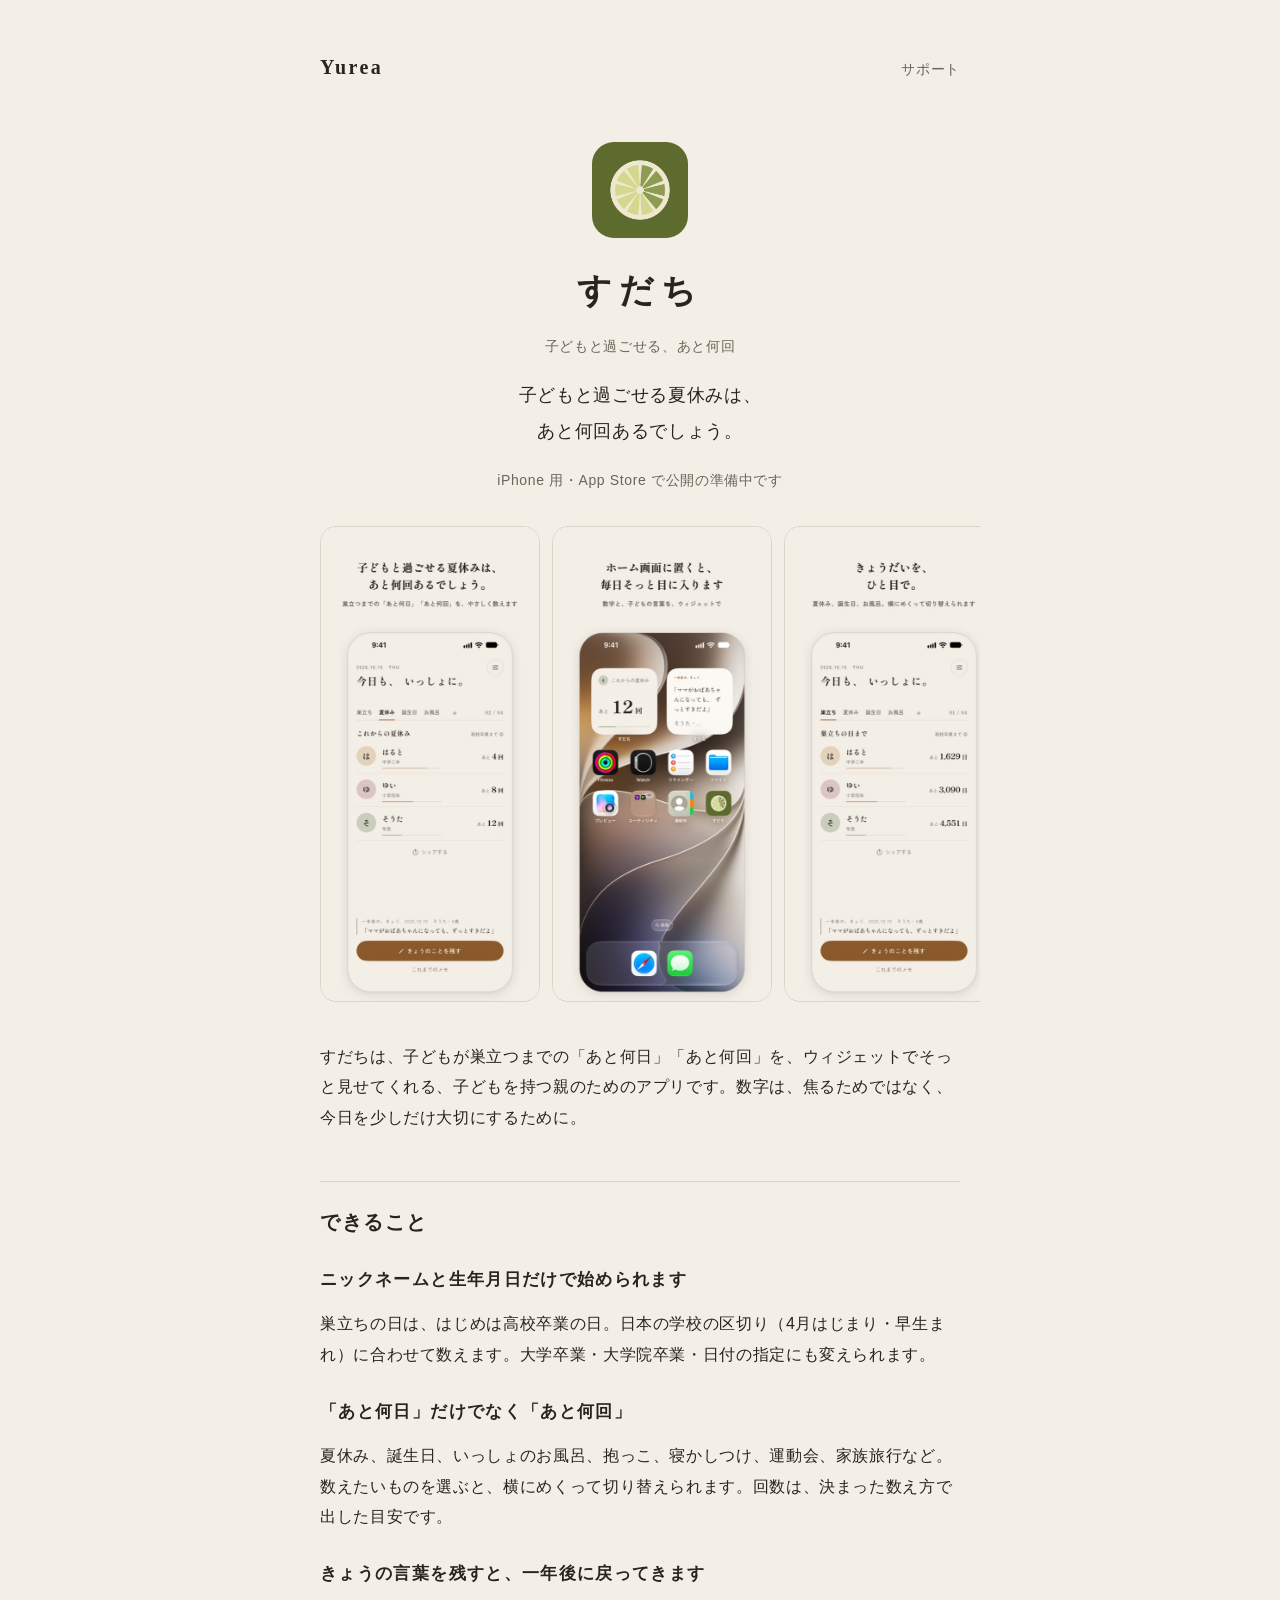
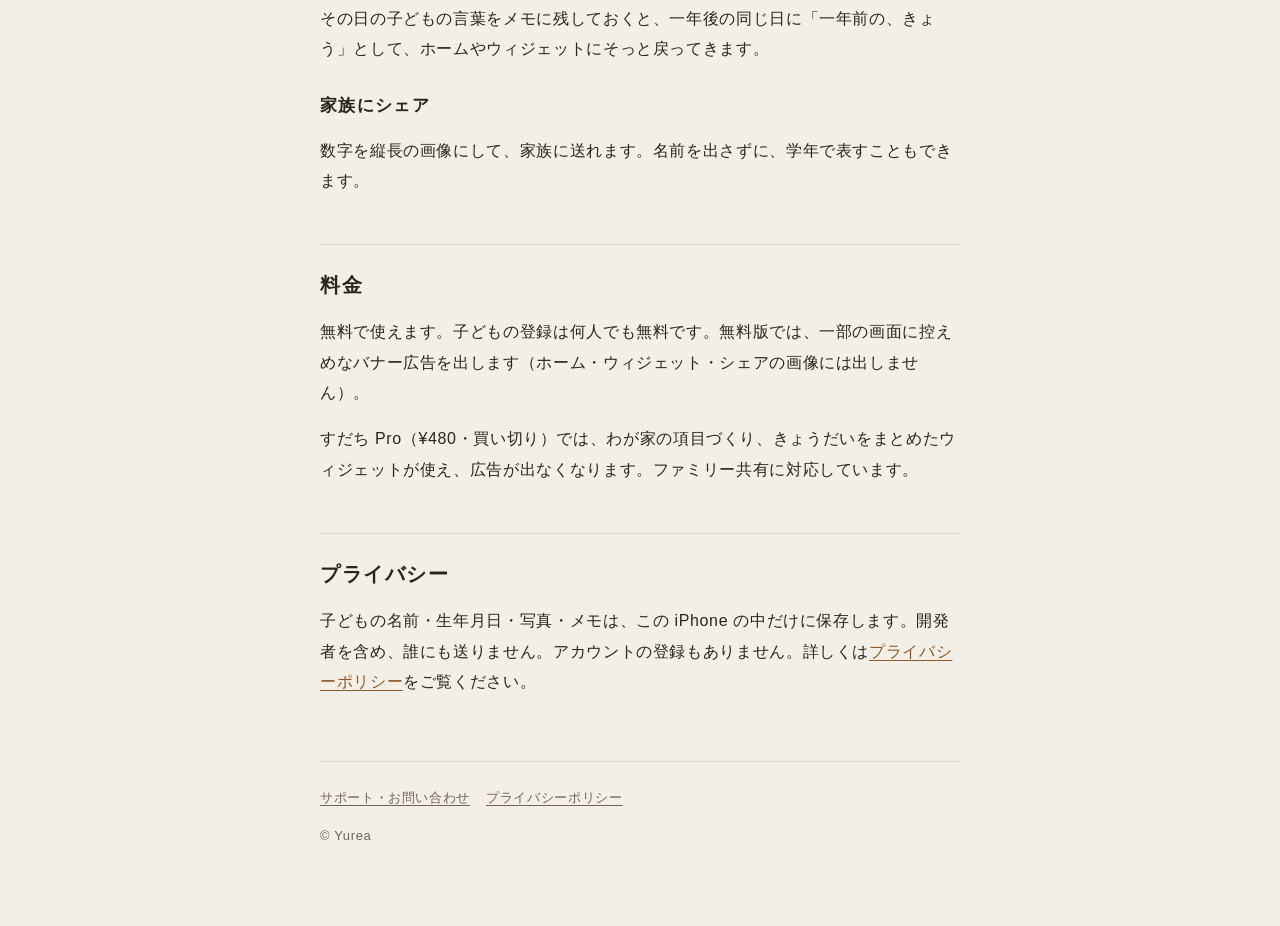
==== sudachi/index.html @ 0833d9d4 "サイトを作る：トップ・サポート・すだちの紹介とプライバシーポリシー・app-ads.txt" ====
<!doctype html>
<html lang="ja">
<head>
  <meta charset="utf-8">
  <meta name="viewport" content="width=device-width, initial-scale=1">
  <title>すだち — 子どもと過ごせる、あと何回</title>
  <meta name="description" content="子どもが巣立つまでの「あと何日」「あと何回」を、ウィジェットでそっと見せてくれる、子どもを持つ親のための iPhone アプリ。">
  <link rel="stylesheet" href="/style.css">
  <link rel="apple-touch-icon" href="/sudachi/images/icon.png">
</head>
<body>
  <div class="page">
    <header class="site-header">
      <a class="brand" href="/">Yurea</a>
      <nav><a href="/support.html">サポート</a></nav>
    </header>

    <main>
      <div class="hero">
        <img class="icon" src="/sudachi/images/icon.png" alt="すだちのアイコン">
        <h1>すだち</h1>
        <p class="sub">子どもと過ごせる、あと何回</p>
        <p class="lead">子どもと過ごせる夏休みは、<br>あと何回あるでしょう。</p>
        <p class="sub">iPhone 用・App Store で公開の準備中です</p>
      </div>

      <div class="shots">
        <img src="/sudachi/images/1-home-summer.jpg" alt="ホームの「夏休み」のページ。3 人の子どもそれぞれに、あと何回の夏休みがあるか">
        <img src="/sudachi/images/2-widgets.jpg" alt="ホーム画面に置いた「あと何回」と「一年前の、きょう」のウィジェット">
        <img src="/sudachi/images/3-home-days.jpg" alt="ホームの「巣立ち」のページ。きょうだいの巣立ちの日までの日数">
        <img src="/sudachi/images/4-memo.jpg" alt="メモの画面と、一年前の、きょうのメモ">
        <img src="/sudachi/images/5-share.jpg" alt="シェアの画面。あと 12 回の夏休みを、これまでとこれからの丸で表した画像">
      </div>

      <p>すだちは、子どもが巣立つまでの「あと何日」「あと何回」を、ウィジェットでそっと見せてくれる、子どもを持つ親のためのアプリです。数字は、焦るためではなく、今日を少しだけ大切にするために。</p>

      <h2>できること</h2>
      <h3>ニックネームと生年月日だけで始められます</h3>
      <p>巣立ちの日は、はじめは高校卒業の日。日本の学校の区切り（4月はじまり・早生まれ）に合わせて数えます。大学卒業・大学院卒業・日付の指定にも変えられます。</p>

      <h3>「あと何日」だけでなく「あと何回」</h3>
      <p>夏休み、誕生日、いっしょのお風呂、抱っこ、寝かしつけ、運動会、家族旅行など。数えたいものを選ぶと、横にめくって切り替えられます。回数は、決まった数え方で出した目安です。</p>

      <h3>きょうの言葉を残すと、一年後に戻ってきます</h3>
      <p>その日の子どもの言葉をメモに残しておくと、一年後の同じ日に「一年前の、きょう」として、ホームやウィジェットにそっと戻ってきます。</p>

      <h3>家族にシェア</h3>
      <p>数字を縦長の画像にして、家族に送れます。名前を出さずに、学年で表すこともできます。</p>

      <h2>料金</h2>
      <p>無料で使えます。子どもの登録は何人でも無料です。無料版では、一部の画面に控えめなバナー広告を出します（ホーム・ウィジェット・シェアの画像には出しません）。</p>
      <p>すだち Pro（¥480・買い切り）では、わが家の項目づくり、きょうだいをまとめたウィジェットが使え、広告が出なくなります。ファミリー共有に対応しています。</p>

      <h2>プライバシー</h2>
      <p>子どもの名前・生年月日・写真・メモは、この iPhone の中だけに保存します。開発者を含め、誰にも送りません。アカウントの登録もありません。詳しくは<a href="/sudachi/privacy.html">プライバシーポリシー</a>をご覧ください。</p>
    </main>

    <footer class="site-footer">
      <a href="/support.html#sudachi">サポート・お問い合わせ</a><a href="/sudachi/privacy.html">プライバシーポリシー</a>
      <p>&copy; Yurea</p>
    </footer>
  </div>
</body>
</html>
---- style.css ----
/* 色はすだちの Palette（docs/05_design_system.md）と同じ。フォントは外から読まない（端末の明朝・ゴシック）。 */
:root {
  --ground: #f3eee6;
  --surface: #fbf8f3;
  --ink: #2a241f;
  --ink-sub: #6e645a;
  --ink-quiet: #b9ac9a;
  --hairline: #ddd4c7;
  --accent: #8a5a2b;
  --mincho: "Hiragino Mincho ProN", "YuMincho", "Yu Mincho", "Noto Serif JP", serif;
  --gothic: "Hiragino Sans", "Hiragino Kaku Gothic ProN", "Yu Gothic", "Noto Sans JP", sans-serif;
  color-scheme: light dark;
}

@media (prefers-color-scheme: dark) {
  :root {
    --ground: #1e1a16;
    --surface: #2a241f;
    --ink: #f3eee6;
    --ink-sub: #b9ac9a;
    --ink-quiet: #6e645a;
    --hairline: #3d352e;
    --accent: #c98a4b;
  }
}

* { box-sizing: border-box; }

html { -webkit-text-size-adjust: 100%; }

body {
  margin: 0;
  background: var(--ground);
  color: var(--ink);
  font-family: var(--gothic);
  font-size: 16px;
  line-height: 1.9;
  letter-spacing: 0.04em;
}

a { color: var(--accent); text-underline-offset: 0.2em; }

.page {
  max-width: 680px;
  margin: 0 auto;
  padding: 48px 20px 64px;
}

.site-header {
  display: flex;
  align-items: baseline;
  justify-content: space-between;
  gap: 16px;
  margin-bottom: 56px;
}

.site-header .brand {
  font-family: var(--mincho);
  font-weight: 700;
  font-size: 20px;
  letter-spacing: 0.12em;
  color: var(--ink);
  text-decoration: none;
}

.site-header nav a {
  color: var(--ink-sub);
  font-size: 14px;
  text-decoration: none;
  margin-left: 16px;
}

h1, h2, h3 {
  font-family: var(--mincho);
  font-weight: 700;
  line-height: 1.6;
  letter-spacing: 0.08em;
}

h1 { font-size: 28px; margin: 0 0 16px; }
h2 { font-size: 20px; margin: 48px 0 12px; padding-top: 24px; border-top: 1px solid var(--hairline); }
h3 { font-size: 17px; margin: 28px 0 4px; }

.lead { font-family: var(--mincho); font-size: 18px; line-height: 2; }

.sub { color: var(--ink-sub); font-size: 14px; }

ul { padding-left: 1.4em; }
li { margin: 4px 0; }

.card {
  display: flex;
  align-items: center;
  gap: 16px;
  padding: 20px;
  margin: 16px 0;
  background: var(--surface);
  border: 1px solid var(--hairline);
  border-radius: 20px;
  color: var(--ink);
  text-decoration: none;
}

.card img { width: 64px; height: 64px; border-radius: 15px; flex: none; }
.card .name { font-family: var(--mincho); font-weight: 700; font-size: 18px; }

.button {
  display: inline-block;
  padding: 12px 28px;
  border-radius: 999px;
  background: var(--accent);
  color: var(--surface);
  font-weight: 700;
  text-decoration: none;
  letter-spacing: 0.1em;
}

.hero { text-align: center; }
.hero .icon { width: 96px; height: 96px; border-radius: 22px; }
.hero h1 { font-size: 34px; margin: 16px 0 4px; letter-spacing: 0.2em; }

.shots {
  display: flex;
  gap: 12px;
  overflow-x: auto;
  scroll-snap-type: x mandatory;
  margin: 32px -20px;
  padding: 0 20px 8px;
}

.shots img {
  width: 220px;
  flex: none;
  border-radius: 16px;
  border: 1px solid var(--hairline);
  scroll-snap-align: center;
}

.site-footer {
  margin-top: 64px;
  padding-top: 24px;
  border-top: 1px solid var(--hairline);
  color: var(--ink-sub);
  font-size: 13px;
}

.site-footer a { color: var(--ink-sub); margin-right: 16px; }
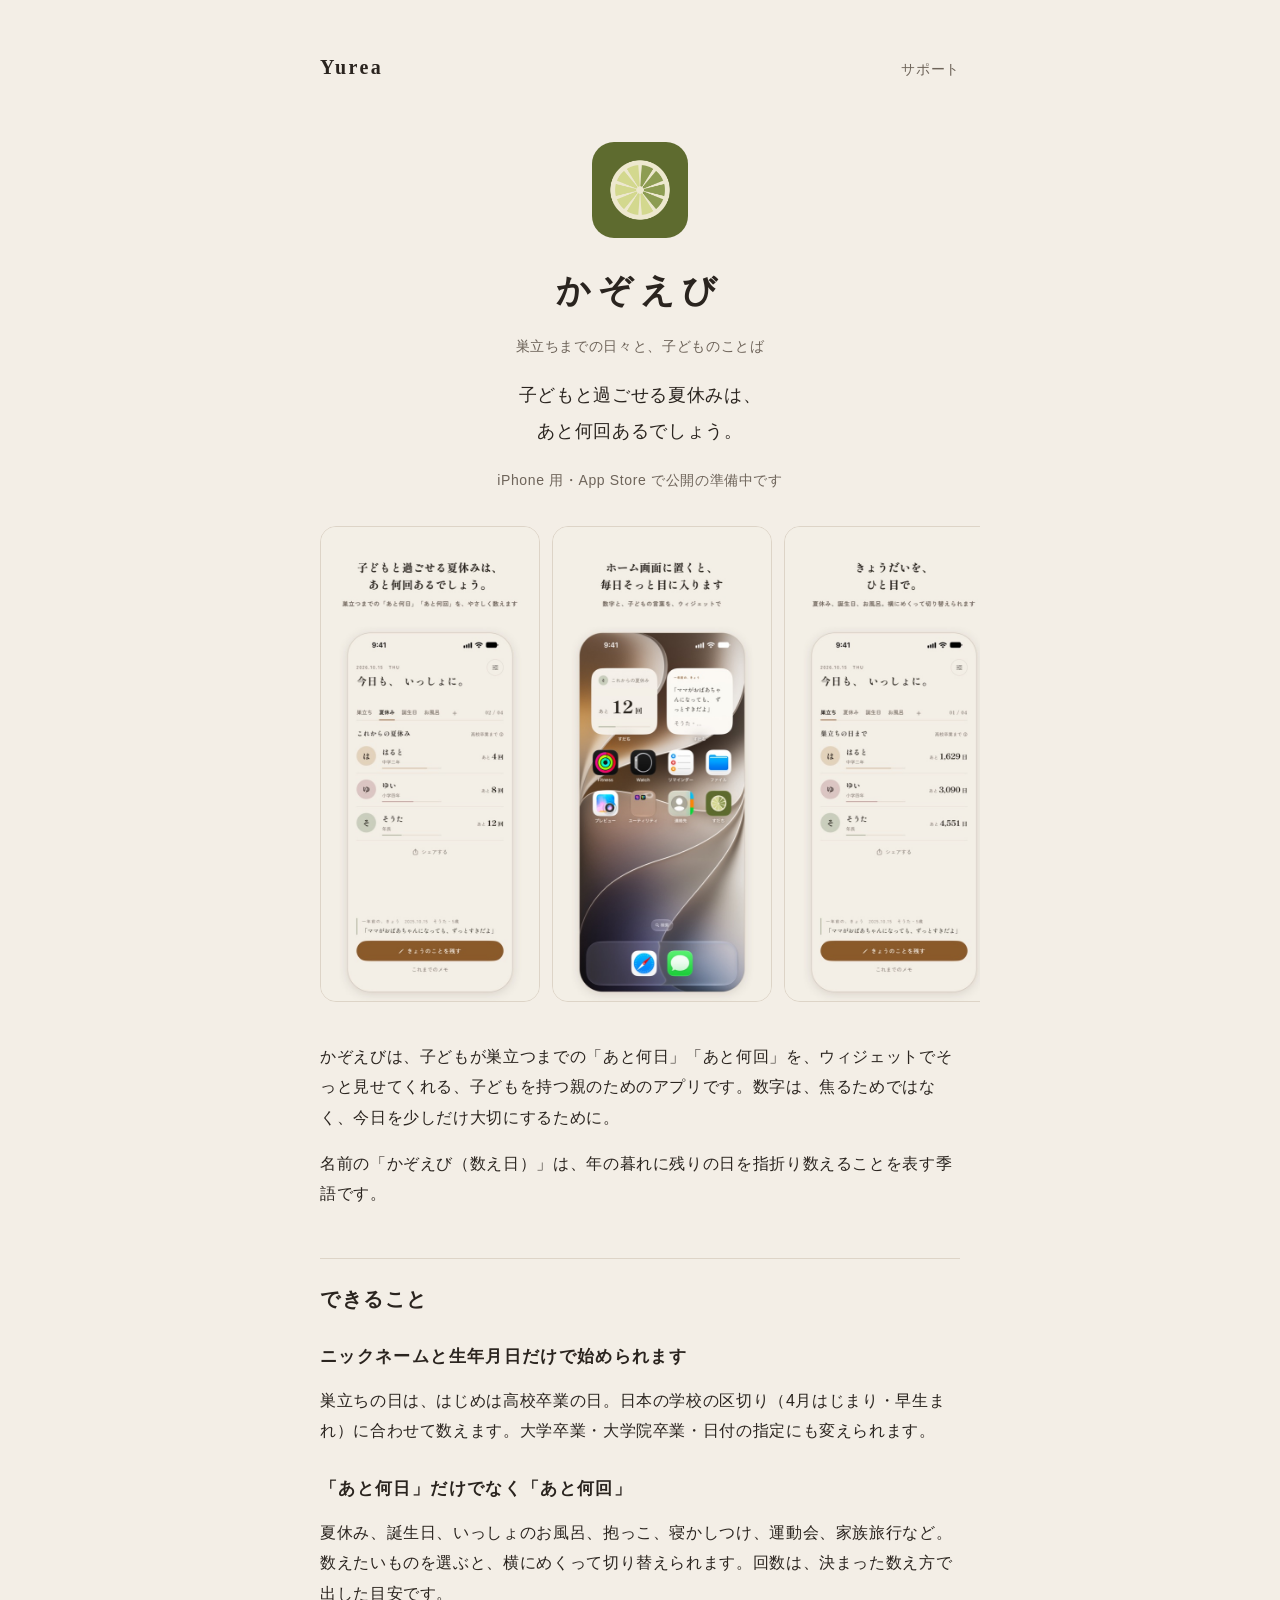
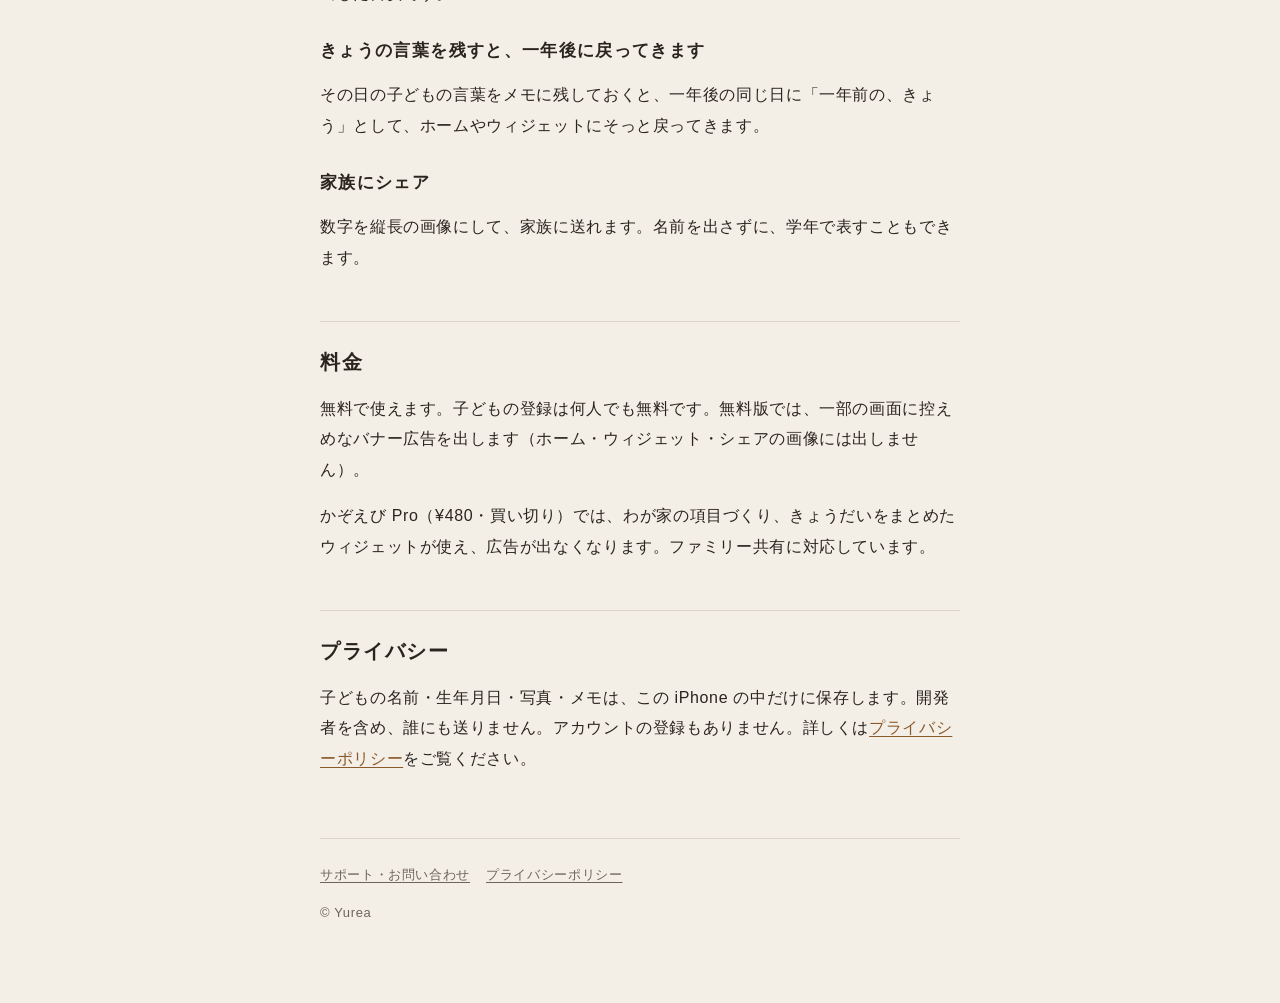
==== commit e29bfe6a: "かぞえびに名前を変える：紹介とプライバシーポリシーを /kazoebi/ に移し、/sudachi/ から転送する Co-Authored-By: Claude Opus 5.5 <noreply@a" ====
--- a/sudachi/index.html
+++ b/sudachi/index.html
@@ -3,62 +3,17 @@
 <head>
   <meta charset="utf-8">
   <meta name="viewport" content="width=device-width, initial-scale=1">
-  <title>すだち — 子どもと過ごせる、あと何回</title>
-  <meta name="description" content="子どもが巣立つまでの「あと何日」「あと何回」を、ウィジェットでそっと見せてくれる、子どもを持つ親のための iPhone アプリ。">
+  <title>かぞえび</title>
+  <meta name="robots" content="noindex">
+  <link rel="canonical" href="https://yurea-dev.github.io/kazoebi/">
+  <meta http-equiv="refresh" content="0; url=/kazoebi/">
   <link rel="stylesheet" href="/style.css">
-  <link rel="apple-touch-icon" href="/sudachi/images/icon.png">
 </head>
 <body>
   <div class="page">
-    <header class="site-header">
-      <a class="brand" href="/">Yurea</a>
-      <nav><a href="/support.html">サポート</a></nav>
-    </header>
-
     <main>
-      <div class="hero">
-        <img class="icon" src="/sudachi/images/icon.png" alt="すだちのアイコン">
-        <h1>すだち</h1>
-        <p class="sub">子どもと過ごせる、あと何回</p>
-        <p class="lead">子どもと過ごせる夏休みは、<br>あと何回あるでしょう。</p>
-        <p class="sub">iPhone 用・App Store で公開の準備中です</p>
-      </div>
-
-      <div class="shots">
-        <img src="/sudachi/images/1-home-summer.jpg" alt="ホームの「夏休み」のページ。3 人の子どもそれぞれに、あと何回の夏休みがあるか">
-        <img src="/sudachi/images/2-widgets.jpg" alt="ホーム画面に置いた「あと何回」と「一年前の、きょう」のウィジェット">
-        <img src="/sudachi/images/3-home-days.jpg" alt="ホームの「巣立ち」のページ。きょうだいの巣立ちの日までの日数">
-        <img src="/sudachi/images/4-memo.jpg" alt="メモの画面と、一年前の、きょうのメモ">
-        <img src="/sudachi/images/5-share.jpg" alt="シェアの画面。あと 12 回の夏休みを、これまでとこれからの丸で表した画像">
-      </div>
-
-      <p>すだちは、子どもが巣立つまでの「あと何日」「あと何回」を、ウィジェットでそっと見せてくれる、子どもを持つ親のためのアプリです。数字は、焦るためではなく、今日を少しだけ大切にするために。</p>
-
-      <h2>できること</h2>
-      <h3>ニックネームと生年月日だけで始められます</h3>
-      <p>巣立ちの日は、はじめは高校卒業の日。日本の学校の区切り（4月はじまり・早生まれ）に合わせて数えます。大学卒業・大学院卒業・日付の指定にも変えられます。</p>
-
-      <h3>「あと何日」だけでなく「あと何回」</h3>
-      <p>夏休み、誕生日、いっしょのお風呂、抱っこ、寝かしつけ、運動会、家族旅行など。数えたいものを選ぶと、横にめくって切り替えられます。回数は、決まった数え方で出した目安です。</p>
-
-      <h3>きょうの言葉を残すと、一年後に戻ってきます</h3>
-      <p>その日の子どもの言葉をメモに残しておくと、一年後の同じ日に「一年前の、きょう」として、ホームやウィジェットにそっと戻ってきます。</p>
-
-      <h3>家族にシェア</h3>
-      <p>数字を縦長の画像にして、家族に送れます。名前を出さずに、学年で表すこともできます。</p>
-
-      <h2>料金</h2>
-      <p>無料で使えます。子どもの登録は何人でも無料です。無料版では、一部の画面に控えめなバナー広告を出します（ホーム・ウィジェット・シェアの画像には出しません）。</p>
-      <p>すだち Pro（¥480・買い切り）では、わが家の項目づくり、きょうだいをまとめたウィジェットが使え、広告が出なくなります。ファミリー共有に対応しています。</p>
-
-      <h2>プライバシー</h2>
-      <p>子どもの名前・生年月日・写真・メモは、この iPhone の中だけに保存します。開発者を含め、誰にも送りません。アカウントの登録もありません。詳しくは<a href="/sudachi/privacy.html">プライバシーポリシー</a>をご覧ください。</p>
+      <p>このページは移動しました。<a href="/kazoebi/">かぞえびの紹介ページ</a>へ移動します。</p>
     </main>
-
-    <footer class="site-footer">
-      <a href="/support.html#sudachi">サポート・お問い合わせ</a><a href="/sudachi/privacy.html">プライバシーポリシー</a>
-      <p>&copy; Yurea</p>
-    </footer>
   </div>
 </body>
 </html>
